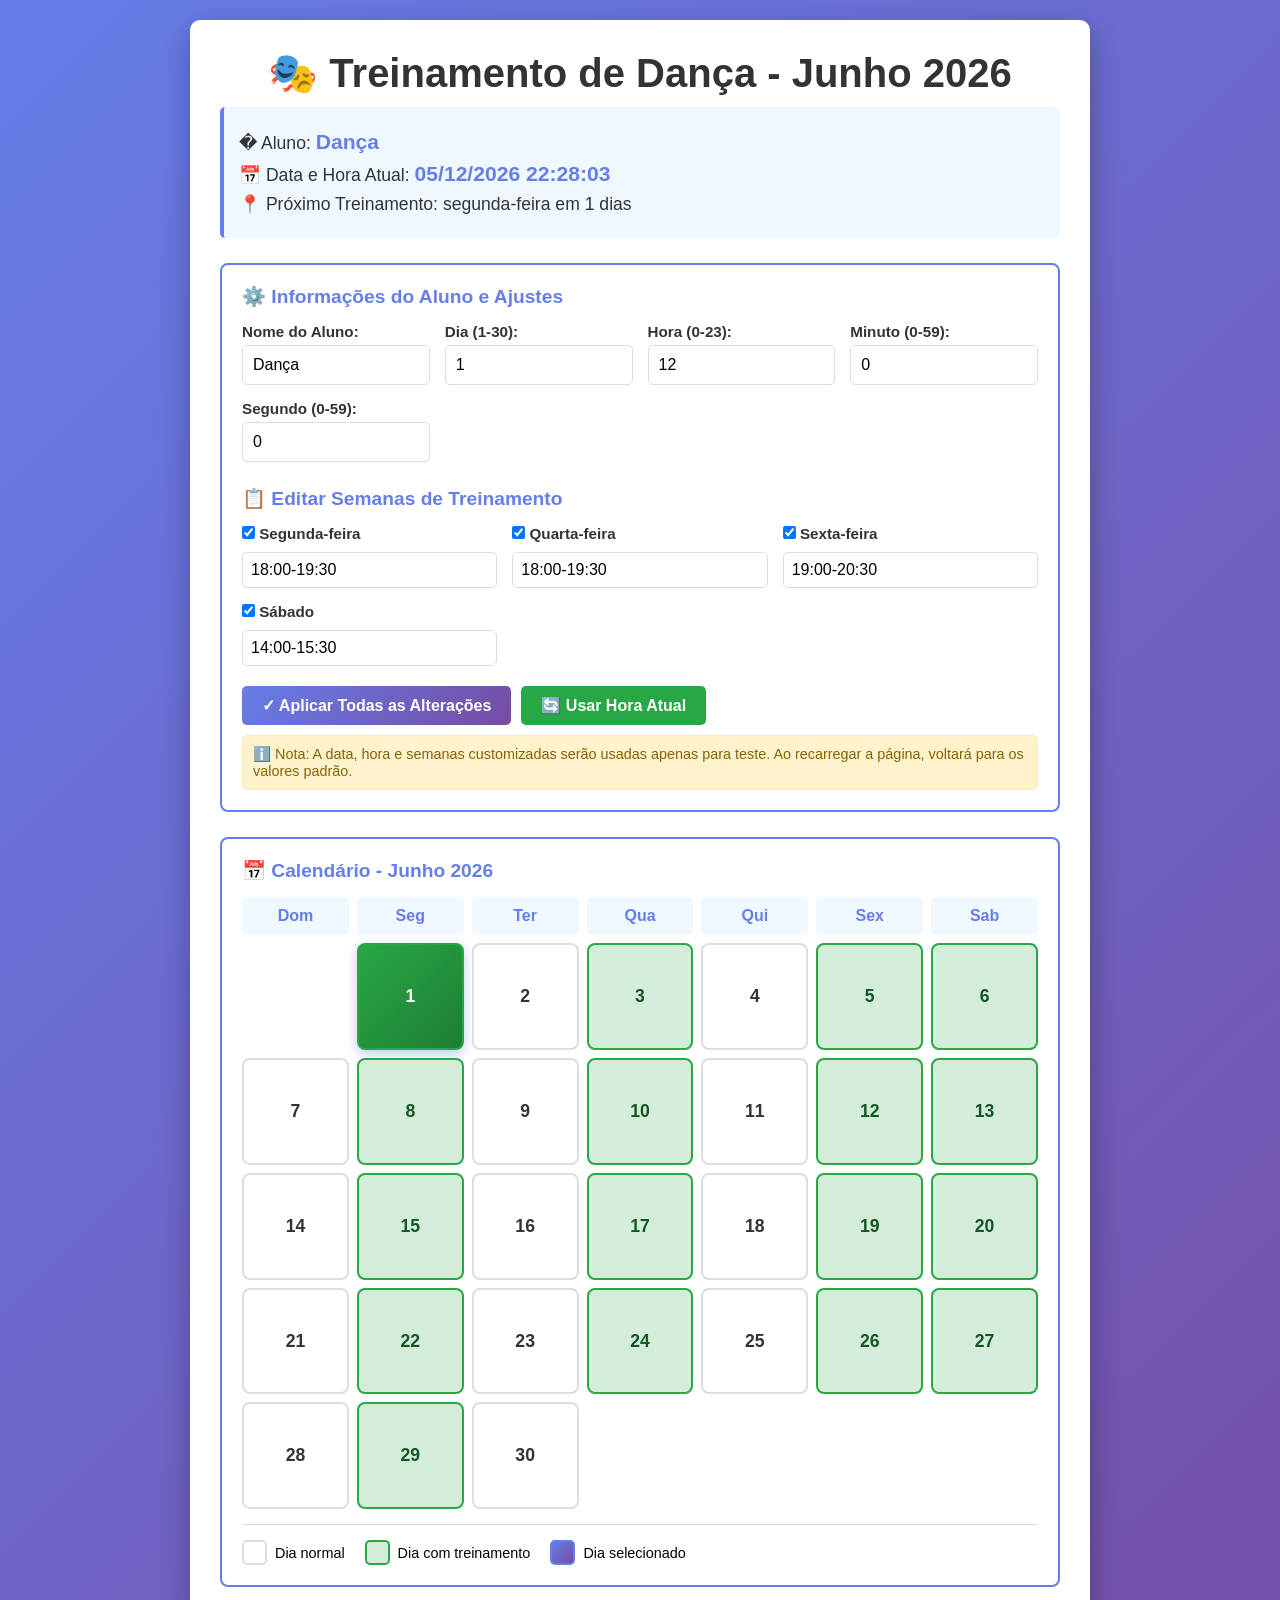
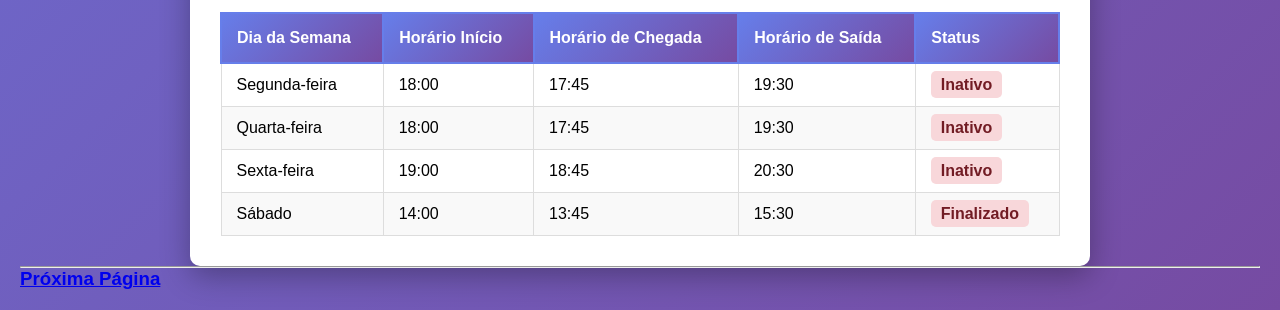
==== index.05.html @ 519fc812 "atu" ====
<!DOCTYPE html>
<html lang="pt-BR">
<head>
    <meta charset="UTF-8">
    <meta name="viewport" content="width=device-width, initial-scale=1.0">
    <title>Treinamento de Dança - Junho 2026</title>
    <style>
        * {
            margin: 0;
            padding: 0;
            box-sizing: border-box;
        }
        
        body {
            font-family: 'Segoe UI', Tahoma, Geneva, Verdana, sans-serif;
            background: linear-gradient(135deg, #667eea 0%, #764ba2 100%);
            padding: 20px;
            min-height: 100vh;
        }
        
        .container {
            max-width: 900px;
            margin: 0 auto;
            background: white;
            border-radius: 10px;
            box-shadow: 0 10px 30px rgba(0, 0, 0, 0.3);
            padding: 30px;
        }
        
        h1 {
            color: #333;
            text-align: center;
            margin-bottom: 10px;
            font-size: 2.5em;
        }
        
        .info-box {
            background: #f0f8ff;
            border-left: 4px solid #667eea;
            padding: 15px;
            margin-bottom: 25px;
            border-radius: 5px;
        }
        
        .info-box p {
            margin: 8px 0;
            font-size: 1.1em;
            color: #333;
        }
        
        .datetime {
            font-weight: bold;
            color: #667eea;
            font-size: 1.2em;
        }
        
        .edit-datetime {
            background: white;
            border: 2px solid #667eea;
            border-radius: 8px;
            padding: 20px;
            margin-bottom: 25px;
        }
        
        .edit-datetime h3 {
            color: #667eea;
            margin-bottom: 15px;
            font-size: 1.2em;
        }
        
        .input-group {
            display: grid;
            grid-template-columns: repeat(auto-fit, minmax(150px, 1fr));
            gap: 15px;
            margin-bottom: 15px;
        }
        
        .input-field {
            display: flex;
            flex-direction: column;
        }
        
        .input-field label {
            font-weight: bold;
            color: #333;
            margin-bottom: 5px;
            font-size: 0.95em;
        }
        
        .input-field input {
            padding: 10px;
            border: 1px solid #ddd;
            border-radius: 5px;
            font-size: 1em;
            transition: border-color 0.3s;
        }
        
        .input-field input:focus {
            outline: none;
            border-color: #667eea;
            box-shadow: 0 0 5px rgba(102, 126, 234, 0.3);
        }
        
        .button-group {
            display: flex;
            gap: 10px;
            flex-wrap: wrap;
        }
        
        button {
            padding: 10px 20px;
            border: none;
            border-radius: 5px;
            font-weight: bold;
            cursor: pointer;
            font-size: 1em;
            transition: all 0.3s;
        }
        
        .btn-aplicar {
            background: linear-gradient(135deg, #667eea 0%, #764ba2 100%);
            color: white;
        }
        
        .btn-aplicar:hover {
            transform: translateY(-2px);
            box-shadow: 0 5px 15px rgba(102, 126, 234, 0.4);
        }
        
        .btn-agora {
            background: #28a745;
            color: white;
        }
        
        .btn-agora:hover {
            background: #218838;
            transform: translateY(-2px);
            box-shadow: 0 5px 15px rgba(40, 167, 69, 0.4);
        }
        
        .alerta {
            color: #856404;
            background-color: #fff3cd;
            border: 1px solid #ffeaa7;
            padding: 10px;
            border-radius: 5px;
            margin-top: 10px;
            font-size: 0.9em;
        }
        
        .calendario-section {
            background: white;
            border: 2px solid #667eea;
            border-radius: 8px;
            padding: 20px;
            margin-bottom: 25px;
        }
        
        .calendario-section h3 {
            color: #667eea;
            margin-bottom: 15px;
            font-size: 1.2em;
        }
        
        .calendario {
            display: grid;
            grid-template-columns: repeat(7, 1fr);
            gap: 8px;
            margin-bottom: 15px;
        }
        
        .dia-semana {
            text-align: center;
            font-weight: bold;
            color: #667eea;
            padding: 10px;
            background: #f0f8ff;
            border-radius: 5px;
        }
        
        .dia {
            aspect-ratio: 1;
            display: flex;
            align-items: center;
            justify-content: center;
            border: 2px solid #ddd;
            border-radius: 8px;
            cursor: pointer;
            font-weight: bold;
            transition: all 0.3s;
            background: white;
            color: #333;
            font-size: 1.1em;
        }
        
        .dia:hover {
            border-color: #667eea;
            background: #f0f8ff;
            transform: scale(1.05);
        }
        
        .dia.selecionado {
            background: linear-gradient(135deg, #667eea 0%, #764ba2 100%);
            color: white;
            border-color: #667eea;
            box-shadow: 0 4px 12px rgba(102, 126, 234, 0.4);
        }
        
        .dia.treino {
            border-color: #28a745;
            background: #d4edda;
            color: #155724;
        }
        
        .dia.treino.selecionado {
            background: linear-gradient(135deg, #28a745 0%, #1e7e34 100%);
            color: white;
            border-color: #28a745;
        }
        
        .legenda-calendario {
            display: flex;
            flex-wrap: wrap;
            gap: 20px;
            margin-top: 15px;
            padding-top: 15px;
            border-top: 1px solid #ddd;
            font-size: 0.9em;
        }
        
        .legenda-item {
            display: flex;
            align-items: center;
            gap: 8px;
        }
        
        .legenda-box {
            width: 25px;
            height: 25px;
            border-radius: 5px;
            border: 2px solid;
        }
        
        table {
            width: 100%;
            border-collapse: collapse;
            margin-top: 20px;
        }
        
        th {
            background: linear-gradient(135deg, #667eea 0%, #764ba2 100%);
            color: white;
            padding: 15px;
            text-align: left;
            font-weight: bold;
            border: 2px solid #667eea;
        }
        
        td {
            border: 1px solid #ddd;
            padding: 12px 15px;
            font-size: 1em;
        }
        
        tr:hover {
            background-color: #f5f5f5;
            transition: background-color 0.3s ease;
        }
        
        tr:nth-child(even) {
            background-color: #f9f9f9;
        }
        
        .status-active {
            background-color: #d4edda;
            color: #155724;
            padding: 5px 10px;
            border-radius: 5px;
            font-weight: bold;
        }
        
        .status-inactive {
            background-color: #f8d7da;
            color: #721c24;
            padding: 5px 10px;
            border-radius: 5px;
            font-weight: bold;
        }
    </style>
</head>
<body>
    <div class="container">
        <h1>🎭 Treinamento de Dança - Junho 2026</h1>
        
        <div class="info-box">
            <p>� Aluno: <span class="datetime" id="nomeAluno">Digite seu nome</span></p>
            <p>📅 Data e Hora Atual: <span class="datetime" id="dataHora">--:--:--</span></p>
            <p>📍 Próximo Treinamento: <span id="proximoTreinamento">--</span></p>
        </div>

        <div class="edit-datetime">
            <h3>⚙️ Informações do Aluno e Ajustes</h3>
            <div class="input-group">
                <div class="input-field">
                    <label for="nomeInput">Nome do Aluno:</label>
                    <input type="text" id="nomeInput" placeholder="Digite seu nome" value="Dança">
                </div>
                <div class="input-field">
                    <label for="diaInput">Dia (1-30):</label>
                    <input type="number" id="diaInput" min="1" max="30" value="1">
                </div>
                <div class="input-field">
                    <label for="horaInput">Hora (0-23):</label>
                    <input type="number" id="horaInput" min="0" max="23" value="12">
                </div>
                <div class="input-field">
                    <label for="minutoInput">Minuto (0-59):</label>
                    <input type="number" id="minutoInput" min="0" max="59" value="0">
                </div>
                <div class="input-field">
                    <label for="segundoInput">Segundo (0-59):</label>
                    <input type="number" id="segundoInput" min="0" max="59" value="0">
                </div>
            </div>
            
            <h3 style="margin-top: 25px; color: #667eea;">📋 Editar Semanas de Treinamento</h3>
            <div style="display: grid; grid-template-columns: repeat(auto-fit, minmax(200px, 1fr)); gap: 15px; margin-top: 15px;">
                <div class="input-field">
                    <label>
                        <input type="checkbox" id="seg" checked onchange="atualizarSemanas()"> Segunda-feira
                    </label>
                    <input type="text" id="segHora" placeholder="Horário" value="18:00-19:30" style="margin-top: 5px; padding: 8px; border: 1px solid #ddd; border-radius: 5px;">
                </div>
                <div class="input-field">
                    <label>
                        <input type="checkbox" id="qua" checked onchange="atualizarSemanas()"> Quarta-feira
                    </label>
                    <input type="text" id="quaHora" placeholder="Horário" value="18:00-19:30" style="margin-top: 5px; padding: 8px; border: 1px solid #ddd; border-radius: 5px;">
                </div>
                <div class="input-field">
                    <label>
                        <input type="checkbox" id="sex" checked onchange="atualizarSemanas()"> Sexta-feira
                    </label>
                    <input type="text" id="sexHora" placeholder="Horário" value="19:00-20:30" style="margin-top: 5px; padding: 8px; border: 1px solid #ddd; border-radius: 5px;">
                </div>
                <div class="input-field">
                    <label>
                        <input type="checkbox" id="sab" checked onchange="atualizarSemanas()"> Sábado
                    </label>
                    <input type="text" id="sabHora" placeholder="Horário" value="14:00-15:30" style="margin-top: 5px; padding: 8px; border: 1px solid #ddd; border-radius: 5px;">
                </div>
            </div>
            
            <div class="button-group" style="margin-top: 20px;">
                <button class="btn-aplicar" onclick="aplicarTodosOsDados()">✓ Aplicar Todas as Alterações</button>
                <button class="btn-agora" onclick="resetarParaAgora()">🔄 Usar Hora Atual</button>
            </div>
            <div class="alerta">
                ℹ️ Nota: A data, hora e semanas customizadas serão usadas apenas para teste. Ao recarregar a página, voltará para os valores padrão.
            </div>
        </div>

        <div class="calendario-section">
            <h3>📅 Calendário - Junho 2026</h3>
            <div class="calendario" id="calendarioJunho">
                <!-- Será preenchido por JavaScript -->
            </div>
            <div class="legenda-calendario">
                <div class="legenda-item">
                    <div class="legenda-box" style="background: white; border-color: #ddd;"></div>
                    <span>Dia normal</span>
                </div>
                <div class="legenda-item">
                    <div class="legenda-box" style="background: #d4edda; border-color: #28a745;"></div>
                    <span>Dia com treinamento</span>
                </div>
                <div class="legenda-item">
                    <div class="legenda-box" style="background: linear-gradient(135deg, #667eea 0%, #764ba2 100%); border-color: #667eea;"></div>
                    <span>Dia selecionado</span>
                </div>
            </div>
        </div>

        <table>
            <thead>
                <tr>
                    <th>Dia da Semana</th>
                    <th>Horário Início</th>
                    <th>Horário de Chegada</th>
                    <th>Horário de Saída</th>
                    <th>Status</th>
                </tr>
            </thead>
            <tbody>
            </tbody>
        </table>
    </div>

    <script>
        // Mapeamento de dias
        const diasSemana = ['domingo', 'segunda-feira', 'terça-feira', 'quarta-feira', 'quinta-feira', 'sexta-feira', 'sábado'];
        
        // Variável para armazenar data/hora customizada
        let dataCustomizada = null;
        
        // Horários de treinamento padrão (minutos a partir de 00:00)
        let treinamentos = [
            { dia: 1, nome: 'segunda-feira', inicio: 18 * 60, chegada: 17 * 60 + 45, saida: 19 * 60 + 30 },
            { dia: 3, nome: 'quarta-feira', inicio: 18 * 60, chegada: 17 * 60 + 45, saida: 19 * 60 + 30 },
            { dia: 5, nome: 'sexta-feira', inicio: 19 * 60, chegada: 18 * 60 + 45, saida: 20 * 60 + 30 },
            { dia: 6, nome: 'sábado', inicio: 14 * 60, chegada: 13 * 60 + 45, saida: 15 * 60 + 30 }
        ];

        function gerarCalendario() {
            const calendarioDiv = document.getElementById('calendarioJunho');
            calendarioDiv.innerHTML = '';
            
            // Adicionar header com dias da semana
            const diasHeader = ['Dom', 'Seg', 'Ter', 'Qua', 'Qui', 'Sex', 'Sab'];
            diasHeader.forEach(dia => {
                const headerDiv = document.createElement('div');
                headerDiv.className = 'dia-semana';
                headerDiv.textContent = dia;
                calendarioDiv.appendChild(headerDiv);
            });
            
            // Primeiro dia de junho 2026 é segunda-feira (dia 1 da semana, índice 1)
            const primeiroJunho = new Date(2026, 5, 1);
            const ultimoDiaJunho = new Date(2026, 5, 30);
            const diasVazios = primeiroJunho.getDay();
            
            // Dias vazios antes do primeiro dia do mês
            for (let i = 0; i < diasVazios; i++) {
                const diaDiv = document.createElement('div');
                diaDiv.className = 'dia';
                diaDiv.style.visibility = 'hidden';
                calendarioDiv.appendChild(diaDiv);
            }
            
            // Dias do mês
            for (let dia = 1; dia <= 30; dia++) {
                const diaDiv = document.createElement('div');
                const dataAtual = new Date(2026, 5, dia);
                const diaSemana = dataAtual.getDay();
                
                // Verificar se é um dia com treinamento
                const temTreinamento = treinamentos.some(t => t.dia === diaSemana);
                
                diaDiv.className = 'dia';
                if (temTreinamento) {
                    diaDiv.classList.add('treino');
                }
                
                diaDiv.textContent = dia;
                diaDiv.onclick = () => selecionarDiaCalendario(dia, diaDiv);
                
                // Destacar dia selecionado
                const diaAtualInput = parseInt(document.getElementById('diaInput').value);
                if (dia === diaAtualInput) {
                    diaDiv.classList.add('selecionado');
                }
                
                calendarioDiv.appendChild(diaDiv);
            }
        }

        function selecionarDiaCalendario(dia, element) {
            // Remove seleção anterior
            document.querySelectorAll('.dia.selecionado').forEach(el => {
                el.classList.remove('selecionado');
            });
            
            // Adiciona seleção ao novo dia
            element.classList.add('selecionado');
            
            // Atualiza o input
            document.getElementById('diaInput').value = dia;
            
            // Atualiza a visualização
            atualizarRelogio();
        }

        function parseHorario(horarioStr) {
            const [inicio, fim] = horarioStr.split('-').map(h => h.trim());
            const [horaInicio, minInicio] = inicio.split(':').map(Number);
            const [horaFim, minFim] = fim.split(':').map(Number);
            
            const inicioMinutos = horaInicio * 60 + minInicio;
            const fimMinutos = horaFim * 60 + minFim;
            const chegada = inicioMinutos - 15; // 15 minutos antes
            
            return { inicio: inicioMinutos, chegada, saida: fimMinutos };
        }

        function atualizarSemanas() {
            const treinamentosNovos = [];
            
            const dias = [
                { checkbox: 'seg', input: 'segHora', dia: 1, nome: 'segunda-feira' },
                { checkbox: 'qua', input: 'quaHora', dia: 3, nome: 'quarta-feira' },
                { checkbox: 'sex', input: 'sexHora', dia: 5, nome: 'sexta-feira' },
                { checkbox: 'sab', input: 'sabHora', dia: 6, nome: 'sábado' }
            ];
            
            dias.forEach(d => {
                if (document.getElementById(d.checkbox).checked) {
                    const horarioStr = document.getElementById(d.input).value;
                    const { inicio, chegada, saida } = parseHorario(horarioStr);
                    treinamentosNovos.push({
                        dia: d.dia,
                        nome: d.nome,
                        inicio,
                        chegada,
                        saida
                    });
                }
            });
            
            treinamentos = treinamentosNovos;
            gerarCalendario();
            atualizarTabela();
            atualizarRelogio();
        }

        function atualizarTabela() {
            const tbody = document.querySelector('table tbody');
            tbody.innerHTML = '';
            
            const diasSemanaInfo = [
                { dia: 1, nome: 'Segunda-feira' },
                { dia: 3, nome: 'Quarta-feira' },
                { dia: 5, nome: 'Sexta-feira' },
                { dia: 6, nome: 'Sábado' }
            ];
            
            diasSemanaInfo.forEach(d => {
                const treino = treinamentos.find(t => t.dia === d.dia);
                
                if (treino) {
                    const horaInicio = Math.floor(treino.inicio / 60);
                    const minInicio = treino.inicio % 60;
                    const horaSaida = Math.floor(treino.saida / 60);
                    const minSaida = treino.saida % 60;
                    
                    const horaChegada = Math.floor(treino.chegada / 60);
                    const minChegada = treino.chegada % 60;
                    
                    const row = document.createElement('tr');
                    row.innerHTML = `
                        <td>${d.nome}</td>
                        <td>${String(horaInicio).padStart(2, '0')}:${String(minInicio).padStart(2, '0')}</td>
                        <td>${String(horaChegada).padStart(2, '0')}:${String(minChegada).padStart(2, '0')}</td>
                        <td>${String(horaSaida).padStart(2, '0')}:${String(minSaida).padStart(2, '0')}</td>
                        <td><span class="status-inactive" id="status-${d.dia}">Inativo</span></td>
                    `;
                    tbody.appendChild(row);
                }
            });
        }

        function aplicarTodosOsDados() {
            const nome = document.getElementById('nomeInput').value.trim();
            
            if (!nome) {
                alert('❌ Por favor, digite um nome!');
                return;
            }
            
            document.getElementById('nomeAluno').textContent = nome;
            
            aplicarDataHora();
            atualizarSemanas();
            gerarCalendario();
        }

        function aplicarDataHora() {
            const dia = parseInt(document.getElementById('diaInput').value);
            const hora = parseInt(document.getElementById('horaInput').value);
            const minuto = parseInt(document.getElementById('minutoInput').value);
            const segundo = parseInt(document.getElementById('segundoInput').value);

            if (dia < 1 || dia > 30 || hora < 0 || hora > 23 || minuto < 0 || minuto > 59 || segundo < 0 || segundo > 59) {
                alert('❌ Valores inválidos! Por favor, verifique os campos.');
                return;
            }

            dataCustomizada = new Date(2026, 5, dia, hora, minuto, segundo);
            atualizarRelogio();
        }

        function resetarParaAgora() {
            dataCustomizada = null;
            const agora = new Date();
            document.getElementById('diaInput').value = agora.getDate();
            document.getElementById('horaInput').value = agora.getHours();
            document.getElementById('minutoInput').value = agora.getMinutes();
            document.getElementById('segundoInput').value = agora.getSeconds();
            gerarCalendario();
            atualizarRelogio();
        }

        function atualizarRelogio() {
            const agora = dataCustomizada || new Date();
            
            // Formatar data e hora
            const dia = String(agora.getDate()).padStart(2, '0');
            const mes = String(agora.getMonth() + 1).padStart(2, '0');
            const ano = agora.getFullYear();
            const horas = String(agora.getHours()).padStart(2, '0');
            const minutos = String(agora.getMinutes()).padStart(2, '0');
            const segundos = String(agora.getSeconds()).padStart(2, '0');
            
            const dataHoraFormatada = `${dia}/${mes}/${ano} ${horas}:${minutos}:${segundos}`;
            document.getElementById('dataHora').textContent = dataHoraFormatada;
            
            // Verificar status dos treinamentos
            const diaSemana = agora.getDay();
            const minutosAgora = agora.getHours() * 60 + agora.getMinutes();
            
            let proximoTreino = null;
            let proximoTempo = Infinity;
            
            treinamentos.forEach((treino, index) => {
                const statusElement = document.getElementById(`status-${treino.dia}`);
                if (!statusElement) return;
                
                const isToday = diaSemana === treino.dia;
                
                if (isToday) {
                    if (minutosAgora >= treino.chegada && minutosAgora <= treino.saida) {
                        // Está em aula
                        statusElement.textContent = '✓ EM AULA';
                        statusElement.className = 'status-active';
                    } else if (minutosAgora < treino.chegada) {
                        // Aula ainda não começou
                        statusElement.textContent = '⏳ Aguardando';
                        statusElement.className = 'status-inactive';
                        const tempo = treino.chegada - minutosAgora;
                        if (tempo < proximoTempo) {
                            proximoTempo = tempo;
                            proximoTreino = `${treino.nome} em ${Math.floor(tempo / 60)}h ${tempo % 60}m`;
                        }
                    } else {
                        // Aula já passou
                        statusElement.textContent = 'Finalizado';
                        statusElement.className = 'status-inactive';
                    }
                } else {
                    statusElement.textContent = 'Inativo';
                    statusElement.className = 'status-inactive';
                    
                    // Calcular próxima aula
                    const diasAte = (treino.dia - diaSemana + 7) % 7;
                    if (diasAte === 0) {
                        // Próxima semana
                        const tempo = 7 * 24 * 60 - minutosAgora + treino.chegada;
                        if (tempo > 0 && tempo < proximoTempo) {
                            proximoTempo = tempo;
                            proximoTreino = `${treino.nome} em ${Math.floor(tempo / 60 / 24)} dias`;
                        }
                    } else {
                        const tempo = diasAte * 24 * 60 - minutosAgora + treino.chegada;
                        if (tempo > 0 && tempo < proximoTempo) {
                            proximoTempo = tempo;
                            proximoTreino = `${treino.nome} em ${Math.floor(tempo / 60 / 24)} dias`;
                        }
                    }
                }
            });
            
            // Atualizar próximo treinamento
            if (proximoTreino) {
                document.getElementById('proximoTreinamento').textContent = proximoTreino;
            } else {
                document.getElementById('proximoTreinamento').textContent = 'Nenhum treinamento disponível';
            }
        }

        // Inicializar
        document.getElementById('nomeAluno').textContent = document.getElementById('nomeInput').value;
        gerarCalendario();
        atualizarTabela();
        atualizarRelogio();
        setInterval(atualizarRelogio, 1000);
    </script>
    <hr>
    <a href="index03.html"><h3>Próxima Página</h3></a>
</body>
</html>
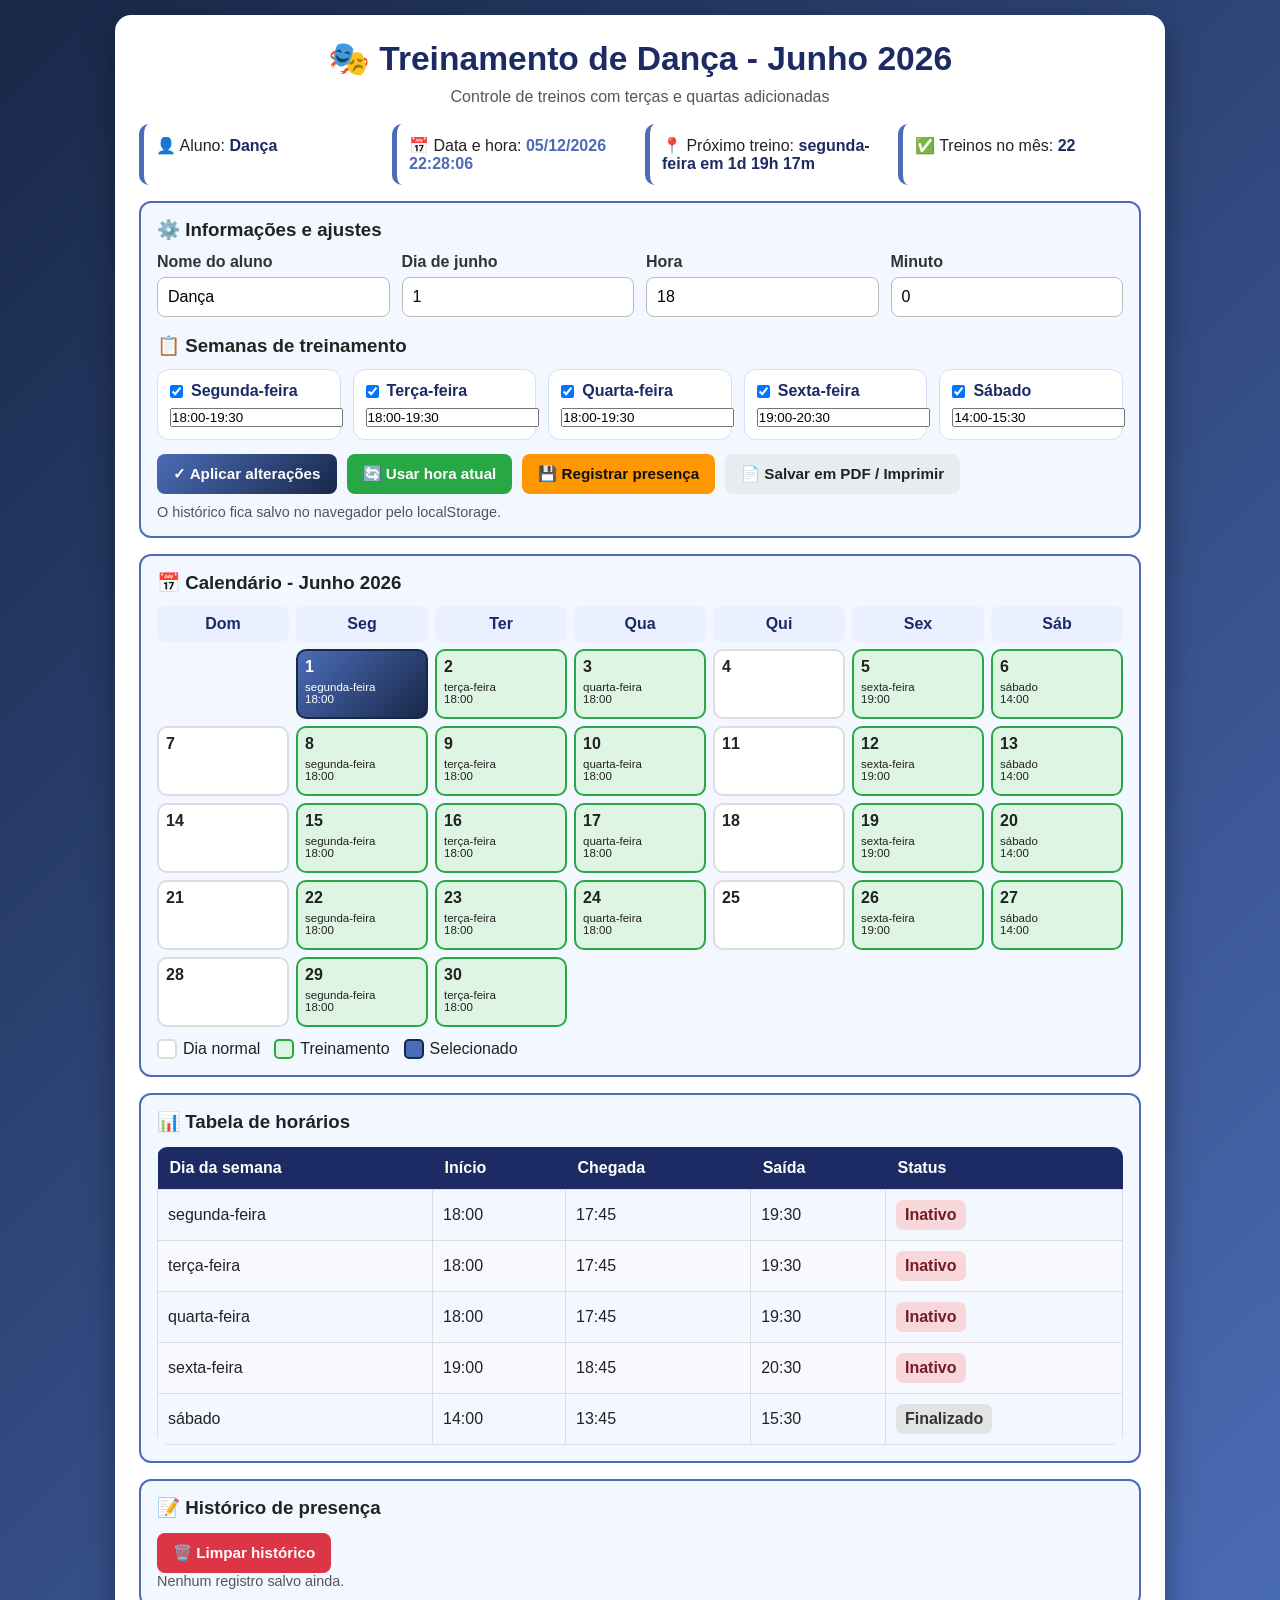
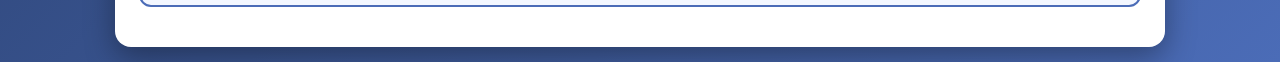
==== commit 8c7e4f25: "Update index.05.html" ====
--- a/index.05.html
+++ b/index.05.html
@@ -1,689 +1,180 @@
 <!DOCTYPE html>
 <html lang="pt-BR">
 <head>
-    <meta charset="UTF-8">
-    <meta name="viewport" content="width=device-width, initial-scale=1.0">
-    <title>Treinamento de Dança - Junho 2026</title>
-    <style>
-        * {
-            margin: 0;
-            padding: 0;
-            box-sizing: border-box;
-        }
-        
-        body {
-            font-family: 'Segoe UI', Tahoma, Geneva, Verdana, sans-serif;
-            background: linear-gradient(135deg, #667eea 0%, #764ba2 100%);
-            padding: 20px;
-            min-height: 100vh;
-        }
-        
-        .container {
-            max-width: 900px;
-            margin: 0 auto;
-            background: white;
-            border-radius: 10px;
-            box-shadow: 0 10px 30px rgba(0, 0, 0, 0.3);
-            padding: 30px;
-        }
-        
-        h1 {
-            color: #333;
-            text-align: center;
-            margin-bottom: 10px;
-            font-size: 2.5em;
-        }
-        
-        .info-box {
-            background: #f0f8ff;
-            border-left: 4px solid #667eea;
-            padding: 15px;
-            margin-bottom: 25px;
-            border-radius: 5px;
-        }
-        
-        .info-box p {
-            margin: 8px 0;
-            font-size: 1.1em;
-            color: #333;
-        }
-        
-        .datetime {
-            font-weight: bold;
-            color: #667eea;
-            font-size: 1.2em;
-        }
-        
-        .edit-datetime {
-            background: white;
-            border: 2px solid #667eea;
-            border-radius: 8px;
-            padding: 20px;
-            margin-bottom: 25px;
-        }
-        
-        .edit-datetime h3 {
-            color: #667eea;
-            margin-bottom: 15px;
-            font-size: 1.2em;
-        }
-        
-        .input-group {
-            display: grid;
-            grid-template-columns: repeat(auto-fit, minmax(150px, 1fr));
-            gap: 15px;
-            margin-bottom: 15px;
-        }
-        
-        .input-field {
-            display: flex;
-            flex-direction: column;
-        }
-        
-        .input-field label {
-            font-weight: bold;
-            color: #333;
-            margin-bottom: 5px;
-            font-size: 0.95em;
-        }
-        
-        .input-field input {
-            padding: 10px;
-            border: 1px solid #ddd;
-            border-radius: 5px;
-            font-size: 1em;
-            transition: border-color 0.3s;
-        }
-        
-        .input-field input:focus {
-            outline: none;
-            border-color: #667eea;
-            box-shadow: 0 0 5px rgba(102, 126, 234, 0.3);
-        }
-        
-        .button-group {
-            display: flex;
-            gap: 10px;
-            flex-wrap: wrap;
-        }
-        
-        button {
-            padding: 10px 20px;
-            border: none;
-            border-radius: 5px;
-            font-weight: bold;
-            cursor: pointer;
-            font-size: 1em;
-            transition: all 0.3s;
-        }
-        
-        .btn-aplicar {
-            background: linear-gradient(135deg, #667eea 0%, #764ba2 100%);
-            color: white;
-        }
-        
-        .btn-aplicar:hover {
-            transform: translateY(-2px);
-            box-shadow: 0 5px 15px rgba(102, 126, 234, 0.4);
-        }
-        
-        .btn-agora {
-            background: #28a745;
-            color: white;
-        }
-        
-        .btn-agora:hover {
-            background: #218838;
-            transform: translateY(-2px);
-            box-shadow: 0 5px 15px rgba(40, 167, 69, 0.4);
-        }
-        
-        .alerta {
-            color: #856404;
-            background-color: #fff3cd;
-            border: 1px solid #ffeaa7;
-            padding: 10px;
-            border-radius: 5px;
-            margin-top: 10px;
-            font-size: 0.9em;
-        }
-        
-        .calendario-section {
-            background: white;
-            border: 2px solid #667eea;
-            border-radius: 8px;
-            padding: 20px;
-            margin-bottom: 25px;
-        }
-        
-        .calendario-section h3 {
-            color: #667eea;
-            margin-bottom: 15px;
-            font-size: 1.2em;
-        }
-        
-        .calendario {
-            display: grid;
-            grid-template-columns: repeat(7, 1fr);
-            gap: 8px;
-            margin-bottom: 15px;
-        }
-        
-        .dia-semana {
-            text-align: center;
-            font-weight: bold;
-            color: #667eea;
-            padding: 10px;
-            background: #f0f8ff;
-            border-radius: 5px;
-        }
-        
-        .dia {
-            aspect-ratio: 1;
-            display: flex;
-            align-items: center;
-            justify-content: center;
-            border: 2px solid #ddd;
-            border-radius: 8px;
-            cursor: pointer;
-            font-weight: bold;
-            transition: all 0.3s;
-            background: white;
-            color: #333;
-            font-size: 1.1em;
-        }
-        
-        .dia:hover {
-            border-color: #667eea;
-            background: #f0f8ff;
-            transform: scale(1.05);
-        }
-        
-        .dia.selecionado {
-            background: linear-gradient(135deg, #667eea 0%, #764ba2 100%);
-            color: white;
-            border-color: #667eea;
-            box-shadow: 0 4px 12px rgba(102, 126, 234, 0.4);
-        }
-        
-        .dia.treino {
-            border-color: #28a745;
-            background: #d4edda;
-            color: #155724;
-        }
-        
-        .dia.treino.selecionado {
-            background: linear-gradient(135deg, #28a745 0%, #1e7e34 100%);
-            color: white;
-            border-color: #28a745;
-        }
-        
-        .legenda-calendario {
-            display: flex;
-            flex-wrap: wrap;
-            gap: 20px;
-            margin-top: 15px;
-            padding-top: 15px;
-            border-top: 1px solid #ddd;
-            font-size: 0.9em;
-        }
-        
-        .legenda-item {
-            display: flex;
-            align-items: center;
-            gap: 8px;
-        }
-        
-        .legenda-box {
-            width: 25px;
-            height: 25px;
-            border-radius: 5px;
-            border: 2px solid;
-        }
-        
-        table {
-            width: 100%;
-            border-collapse: collapse;
-            margin-top: 20px;
-        }
-        
-        th {
-            background: linear-gradient(135deg, #667eea 0%, #764ba2 100%);
-            color: white;
-            padding: 15px;
-            text-align: left;
-            font-weight: bold;
-            border: 2px solid #667eea;
-        }
-        
-        td {
-            border: 1px solid #ddd;
-            padding: 12px 15px;
-            font-size: 1em;
-        }
-        
-        tr:hover {
-            background-color: #f5f5f5;
-            transition: background-color 0.3s ease;
-        }
-        
-        tr:nth-child(even) {
-            background-color: #f9f9f9;
-        }
-        
-        .status-active {
-            background-color: #d4edda;
-            color: #155724;
-            padding: 5px 10px;
-            border-radius: 5px;
-            font-weight: bold;
-        }
-        
-        .status-inactive {
-            background-color: #f8d7da;
-            color: #721c24;
-            padding: 5px 10px;
-            border-radius: 5px;
-            font-weight: bold;
-        }
-    </style>
+<meta charset="UTF-8" />
+<meta name="viewport" content="width=device-width, initial-scale=1.0" />
+<title>Treinamento de Dança - Junho 2026</title>
+<style>
+*{margin:0;padding:0;box-sizing:border-box}
+body{font-family:'Segoe UI',Arial,sans-serif;background:linear-gradient(135deg,#182848,#4b6cb7);padding:15px;min-height:100vh;color:#222}
+.container{max-width:1050px;margin:auto;background:#fff;border-radius:16px;box-shadow:0 10px 30px rgba(0,0,0,.35);padding:24px}
+h1{text-align:center;color:#1d2b64;margin-bottom:10px;font-size:2.1rem}.sub{text-align:center;color:#555;margin-bottom:18px}.card{background:#f3f7ff;border:2px solid #4b6cb7;border-radius:12px;padding:16px;margin:16px 0}.info-grid{display:grid;grid-template-columns:repeat(auto-fit,minmax(220px,1fr));gap:10px}.info{background:white;border-radius:10px;padding:12px;border-left:5px solid #4b6cb7}.info b{color:#1d2b64}.datetime{font-weight:bold;color:#4b6cb7}.input-group,.week-grid{display:grid;grid-template-columns:repeat(auto-fit,minmax(160px,1fr));gap:12px;margin-top:12px}.input-field{display:flex;flex-direction:column;gap:6px}.input-field label{font-weight:700;color:#333}.input-field input,.input-field textarea{padding:10px;border:1px solid #bbb;border-radius:8px;font-size:1rem}.input-field input:focus,.input-field textarea:focus{outline:none;border-color:#4b6cb7;box-shadow:0 0 0 3px rgba(75,108,183,.15)}.check-card{background:white;border:1px solid #d7def5;border-radius:12px;padding:12px}.check-card label{display:flex;gap:8px;align-items:center;font-weight:700;color:#1d2b64;margin-bottom:8px}.buttons{display:flex;gap:10px;flex-wrap:wrap;margin-top:14px}button{border:0;border-radius:8px;padding:11px 16px;font-weight:800;cursor:pointer;font-size:.95rem}.primary{background:linear-gradient(135deg,#4b6cb7,#182848);color:white}.green{background:#28a745;color:white}.orange{background:#ff9800;color:#111}.red{background:#dc3545;color:white}.gray{background:#e9ecef;color:#222}button:hover{filter:brightness(.95);transform:translateY(-1px)}.calendar{display:grid;grid-template-columns:repeat(7,1fr);gap:7px;margin-top:12px}.dow{text-align:center;font-weight:800;background:#eaf0ff;color:#1d2b64;border-radius:8px;padding:9px}.day{min-height:70px;border:2px solid #ddd;border-radius:10px;background:white;padding:7px;cursor:pointer;position:relative}.day:hover{border-color:#4b6cb7}.day .num{font-weight:900}.day.treino{background:#dff5e4;border-color:#28a745}.day.selected{background:linear-gradient(135deg,#4b6cb7,#182848);color:white;border-color:#182848}.tag{font-size:.72rem;display:block;margin-top:5px}.empty{visibility:hidden}table{width:100%;border-collapse:collapse;margin-top:14px;overflow:hidden;border-radius:10px}th{background:#1d2b64;color:white;padding:12px;text-align:left}td{border:1px solid #ddd;padding:10px}tr:nth-child(even){background:#f8f9ff}.status{padding:6px 9px;border-radius:7px;font-weight:800;display:inline-block}.active{background:#d4edda;color:#155724}.waiting{background:#fff3cd;color:#856404}.inactive{background:#f8d7da;color:#721c24}.done{background:#e2e3e5;color:#333}.history-item{background:#fff;border-left:5px solid #4b6cb7;border-radius:8px;padding:10px;margin:8px 0;box-shadow:0 2px 8px rgba(0,0,0,.08)}.small{font-size:.9rem;color:#555}.legend{display:flex;gap:14px;flex-wrap:wrap;margin-top:12px}.legend span{display:flex;gap:6px;align-items:center}.box{width:20px;height:20px;border:2px solid #ddd;border-radius:5px;background:white}.box.train{background:#dff5e4;border-color:#28a745}.box.sel{background:#4b6cb7;border-color:#182848}.print-only{display:none}@media(max-width:650px){body{padding:8px}.container{padding:14px}h1{font-size:1.55rem}.calendar{gap:4px}.day{min-height:58px;padding:5px}.tag{display:none}table{font-size:.85rem}th,td{padding:7px}.buttons button{width:100%}}@media print{body{background:white;padding:0}.container{box-shadow:none;border-radius:0}.buttons,.card.no-print{display:none}.print-only{display:block}table{font-size:12px}}
+</style>
 </head>
 <body>
-    <div class="container">
-        <h1>🎭 Treinamento de Dança - Junho 2026</h1>
-        
-        <div class="info-box">
-            <p>� Aluno: <span class="datetime" id="nomeAluno">Digite seu nome</span></p>
-            <p>📅 Data e Hora Atual: <span class="datetime" id="dataHora">--:--:--</span></p>
-            <p>📍 Próximo Treinamento: <span id="proximoTreinamento">--</span></p>
-        </div>
+<div class="container">
+<h1>🎭 Treinamento de Dança - Junho 2026</h1>
+<p class="sub">Controle de treinos com terças e quartas adicionadas</p>
 
-        <div class="edit-datetime">
-            <h3>⚙️ Informações do Aluno e Ajustes</h3>
-            <div class="input-group">
-                <div class="input-field">
-                    <label for="nomeInput">Nome do Aluno:</label>
-                    <input type="text" id="nomeInput" placeholder="Digite seu nome" value="Dança">
-                </div>
-                <div class="input-field">
-                    <label for="diaInput">Dia (1-30):</label>
-                    <input type="number" id="diaInput" min="1" max="30" value="1">
-                </div>
-                <div class="input-field">
-                    <label for="horaInput">Hora (0-23):</label>
-                    <input type="number" id="horaInput" min="0" max="23" value="12">
-                </div>
-                <div class="input-field">
-                    <label for="minutoInput">Minuto (0-59):</label>
-                    <input type="number" id="minutoInput" min="0" max="59" value="0">
-                </div>
-                <div class="input-field">
-                    <label for="segundoInput">Segundo (0-59):</label>
-                    <input type="number" id="segundoInput" min="0" max="59" value="0">
-                </div>
-            </div>
-            
-            <h3 style="margin-top: 25px; color: #667eea;">📋 Editar Semanas de Treinamento</h3>
-            <div style="display: grid; grid-template-columns: repeat(auto-fit, minmax(200px, 1fr)); gap: 15px; margin-top: 15px;">
-                <div class="input-field">
-                    <label>
-                        <input type="checkbox" id="seg" checked onchange="atualizarSemanas()"> Segunda-feira
-                    </label>
-                    <input type="text" id="segHora" placeholder="Horário" value="18:00-19:30" style="margin-top: 5px; padding: 8px; border: 1px solid #ddd; border-radius: 5px;">
-                </div>
-                <div class="input-field">
-                    <label>
-                        <input type="checkbox" id="qua" checked onchange="atualizarSemanas()"> Quarta-feira
-                    </label>
-                    <input type="text" id="quaHora" placeholder="Horário" value="18:00-19:30" style="margin-top: 5px; padding: 8px; border: 1px solid #ddd; border-radius: 5px;">
-                </div>
-                <div class="input-field">
-                    <label>
-                        <input type="checkbox" id="sex" checked onchange="atualizarSemanas()"> Sexta-feira
-                    </label>
-                    <input type="text" id="sexHora" placeholder="Horário" value="19:00-20:30" style="margin-top: 5px; padding: 8px; border: 1px solid #ddd; border-radius: 5px;">
-                </div>
-                <div class="input-field">
-                    <label>
-                        <input type="checkbox" id="sab" checked onchange="atualizarSemanas()"> Sábado
-                    </label>
-                    <input type="text" id="sabHora" placeholder="Horário" value="14:00-15:30" style="margin-top: 5px; padding: 8px; border: 1px solid #ddd; border-radius: 5px;">
-                </div>
-            </div>
-            
-            <div class="button-group" style="margin-top: 20px;">
-                <button class="btn-aplicar" onclick="aplicarTodosOsDados()">✓ Aplicar Todas as Alterações</button>
-                <button class="btn-agora" onclick="resetarParaAgora()">🔄 Usar Hora Atual</button>
-            </div>
-            <div class="alerta">
-                ℹ️ Nota: A data, hora e semanas customizadas serão usadas apenas para teste. Ao recarregar a página, voltará para os valores padrão.
-            </div>
-        </div>
+<div class="info-grid">
+ <div class="info">👤 Aluno: <b id="nomeAluno">Dança</b></div>
+ <div class="info">📅 Data e hora: <span class="datetime" id="dataHora">--</span></div>
+ <div class="info">📍 Próximo treino: <b id="proximoTreinamento">--</b></div>
+ <div class="info">✅ Treinos no mês: <b id="totalTreinos">0</b></div>
+</div>
 
-        <div class="calendario-section">
-            <h3>📅 Calendário - Junho 2026</h3>
-            <div class="calendario" id="calendarioJunho">
-                <!-- Será preenchido por JavaScript -->
-            </div>
-            <div class="legenda-calendario">
-                <div class="legenda-item">
-                    <div class="legenda-box" style="background: white; border-color: #ddd;"></div>
-                    <span>Dia normal</span>
-                </div>
-                <div class="legenda-item">
-                    <div class="legenda-box" style="background: #d4edda; border-color: #28a745;"></div>
-                    <span>Dia com treinamento</span>
-                </div>
-                <div class="legenda-item">
-                    <div class="legenda-box" style="background: linear-gradient(135deg, #667eea 0%, #764ba2 100%); border-color: #667eea;"></div>
-                    <span>Dia selecionado</span>
-                </div>
-            </div>
-        </div>
+<div class="card no-print">
+<h3>⚙️ Informações e ajustes</h3>
+<div class="input-group">
+ <div class="input-field"><label>Nome do aluno</label><input id="nomeInput" value="Dança"></div>
+ <div class="input-field"><label>Dia de junho</label><input type="number" id="diaInput" min="1" max="30" value="1"></div>
+ <div class="input-field"><label>Hora</label><input type="number" id="horaInput" min="0" max="23" value="18"></div>
+ <div class="input-field"><label>Minuto</label><input type="number" id="minutoInput" min="0" max="59" value="0"></div>
+</div>
 
-        <table>
-            <thead>
-                <tr>
-                    <th>Dia da Semana</th>
-                    <th>Horário Início</th>
-                    <th>Horário de Chegada</th>
-                    <th>Horário de Saída</th>
-                    <th>Status</th>
-                </tr>
-            </thead>
-            <tbody>
-            </tbody>
-        </table>
-    </div>
+<h3 style="margin-top:18px">📋 Semanas de treinamento</h3>
+<div class="week-grid">
+ <div class="check-card"><label><input type="checkbox" id="seg" checked onchange="atualizarSemanas()"> Segunda-feira</label><input id="segHora" value="18:00-19:30"></div>
+ <div class="check-card"><label><input type="checkbox" id="ter" checked onchange="atualizarSemanas()"> Terça-feira</label><input id="terHora" value="18:00-19:30"></div>
+ <div class="check-card"><label><input type="checkbox" id="qua" checked onchange="atualizarSemanas()"> Quarta-feira</label><input id="quaHora" value="18:00-19:30"></div>
+ <div class="check-card"><label><input type="checkbox" id="sex" checked onchange="atualizarSemanas()"> Sexta-feira</label><input id="sexHora" value="19:00-20:30"></div>
+ <div class="check-card"><label><input type="checkbox" id="sab" checked onchange="atualizarSemanas()"> Sábado</label><input id="sabHora" value="14:00-15:30"></div>
+</div>
+<div class="buttons">
+ <button class="primary" onclick="aplicarTodosOsDados()">✓ Aplicar alterações</button>
+ <button class="green" onclick="resetarParaAgora()">🔄 Usar hora atual</button>
+ <button class="orange" onclick="registrarPresenca()">💾 Registrar presença</button>
+ <button class="gray" onclick="window.print()">📄 Salvar em PDF / Imprimir</button>
+</div>
+<p class="small" style="margin-top:10px">O histórico fica salvo no navegador pelo localStorage.</p>
+</div>
 
-    <script>
-        // Mapeamento de dias
-        const diasSemana = ['domingo', 'segunda-feira', 'terça-feira', 'quarta-feira', 'quinta-feira', 'sexta-feira', 'sábado'];
-        
-        // Variável para armazenar data/hora customizada
-        let dataCustomizada = null;
-        
-        // Horários de treinamento padrão (minutos a partir de 00:00)
-        let treinamentos = [
-            { dia: 1, nome: 'segunda-feira', inicio: 18 * 60, chegada: 17 * 60 + 45, saida: 19 * 60 + 30 },
-            { dia: 3, nome: 'quarta-feira', inicio: 18 * 60, chegada: 17 * 60 + 45, saida: 19 * 60 + 30 },
-            { dia: 5, nome: 'sexta-feira', inicio: 19 * 60, chegada: 18 * 60 + 45, saida: 20 * 60 + 30 },
-            { dia: 6, nome: 'sábado', inicio: 14 * 60, chegada: 13 * 60 + 45, saida: 15 * 60 + 30 }
-        ];
+<div class="card">
+<h3>📅 Calendário - Junho 2026</h3>
+<div class="calendar" id="calendario"></div>
+<div class="legend"><span><i class="box"></i>Dia normal</span><span><i class="box train"></i>Treinamento</span><span><i class="box sel"></i>Selecionado</span></div>
+</div>
 
-        function gerarCalendario() {
-            const calendarioDiv = document.getElementById('calendarioJunho');
-            calendarioDiv.innerHTML = '';
-            
-            // Adicionar header com dias da semana
-            const diasHeader = ['Dom', 'Seg', 'Ter', 'Qua', 'Qui', 'Sex', 'Sab'];
-            diasHeader.forEach(dia => {
-                const headerDiv = document.createElement('div');
-                headerDiv.className = 'dia-semana';
-                headerDiv.textContent = dia;
-                calendarioDiv.appendChild(headerDiv);
-            });
-            
-            // Primeiro dia de junho 2026 é segunda-feira (dia 1 da semana, índice 1)
-            const primeiroJunho = new Date(2026, 5, 1);
-            const ultimoDiaJunho = new Date(2026, 5, 30);
-            const diasVazios = primeiroJunho.getDay();
-            
-            // Dias vazios antes do primeiro dia do mês
-            for (let i = 0; i < diasVazios; i++) {
-                const diaDiv = document.createElement('div');
-                diaDiv.className = 'dia';
-                diaDiv.style.visibility = 'hidden';
-                calendarioDiv.appendChild(diaDiv);
-            }
-            
-            // Dias do mês
-            for (let dia = 1; dia <= 30; dia++) {
-                const diaDiv = document.createElement('div');
-                const dataAtual = new Date(2026, 5, dia);
-                const diaSemana = dataAtual.getDay();
-                
-                // Verificar se é um dia com treinamento
-                const temTreinamento = treinamentos.some(t => t.dia === diaSemana);
-                
-                diaDiv.className = 'dia';
-                if (temTreinamento) {
-                    diaDiv.classList.add('treino');
-                }
-                
-                diaDiv.textContent = dia;
-                diaDiv.onclick = () => selecionarDiaCalendario(dia, diaDiv);
-                
-                // Destacar dia selecionado
-                const diaAtualInput = parseInt(document.getElementById('diaInput').value);
-                if (dia === diaAtualInput) {
-                    diaDiv.classList.add('selecionado');
-                }
-                
-                calendarioDiv.appendChild(diaDiv);
-            }
-        }
+<div class="card">
+<h3>📊 Tabela de horários</h3>
+<table>
+<thead><tr><th>Dia da semana</th><th>Início</th><th>Chegada</th><th>Saída</th><th>Status</th></tr></thead>
+<tbody id="tbodyTreinos"></tbody>
+</table>
+</div>
 
-        function selecionarDiaCalendario(dia, element) {
-            // Remove seleção anterior
-            document.querySelectorAll('.dia.selecionado').forEach(el => {
-                el.classList.remove('selecionado');
-            });
-            
-            // Adiciona seleção ao novo dia
-            element.classList.add('selecionado');
-            
-            // Atualiza o input
-            document.getElementById('diaInput').value = dia;
-            
-            // Atualiza a visualização
-            atualizarRelogio();
-        }
+<div class="card">
+<h3>📝 Histórico de presença</h3>
+<div class="buttons no-print"><button class="red" onclick="limparHistorico()">🗑️ Limpar histórico</button></div>
+<div id="historico"></div>
+</div>
+</div>
 
-        function parseHorario(horarioStr) {
-            const [inicio, fim] = horarioStr.split('-').map(h => h.trim());
-            const [horaInicio, minInicio] = inicio.split(':').map(Number);
-            const [horaFim, minFim] = fim.split(':').map(Number);
-            
-            const inicioMinutos = horaInicio * 60 + minInicio;
-            const fimMinutos = horaFim * 60 + minFim;
-            const chegada = inicioMinutos - 15; // 15 minutos antes
-            
-            return { inicio: inicioMinutos, chegada, saida: fimMinutos };
-        }
+<script>
+const MES = 5; // junho no JavaScript: janeiro=0
+const ANO = 2026;
+let dataCustomizada = null;
+let treinamentos = [
+ { dia:1,nome:'segunda-feira',inicio:18*60,chegada:17*60+45,saida:19*60+30 },
+ { dia:2,nome:'terça-feira',inicio:18*60,chegada:17*60+45,saida:19*60+30 },
+ { dia:3,nome:'quarta-feira',inicio:18*60,chegada:17*60+45,saida:19*60+30 },
+ { dia:5,nome:'sexta-feira',inicio:19*60,chegada:18*60+45,saida:20*60+30 },
+ { dia:6,nome:'sábado',inicio:14*60,chegada:13*60+45,saida:15*60+30 }
+];
+const nomesDia = ['domingo','segunda-feira','terça-feira','quarta-feira','quinta-feira','sexta-feira','sábado'];
+function pad(n){return String(n).padStart(2,'0')}
+function minParaHora(m){return `${pad(Math.floor(m/60))}:${pad(m%60)}`}
+function parseHorario(str){
+ const partes = str.split('-').map(s=>s.trim());
+ if(partes.length!==2) return {inicio:18*60,chegada:17*60+45,saida:19*60+30};
+ const [hi,mi]=partes[0].split(':').map(Number); const [hf,mf]=partes[1].split(':').map(Number);
+ const inicio=(hi||0)*60+(mi||0), saida=(hf||0)*60+(mf||0);
+ return {inicio, chegada: Math.max(0,inicio-15), saida};
+}
+function atualizarSemanas(){
+ const defs=[
+  ['seg','segHora',1,'segunda-feira'],['ter','terHora',2,'terça-feira'],['qua','quaHora',3,'quarta-feira'],['sex','sexHora',5,'sexta-feira'],['sab','sabHora',6,'sábado']
+ ];
+ treinamentos=[];
+ defs.forEach(([cb,inp,dia,nome])=>{
+  if(document.getElementById(cb).checked){
+   const h=parseHorario(document.getElementById(inp).value);
+   treinamentos.push({dia,nome,...h});
+  }
+ });
+ gerarCalendario(); atualizarTabela(); atualizarRelogio();
+}
+function gerarCalendario(){
+ const cal=document.getElementById('calendario'); cal.innerHTML='';
+ ['Dom','Seg','Ter','Qua','Qui','Sex','Sáb'].forEach(d=>{const e=document.createElement('div');e.className='dow';e.textContent=d;cal.appendChild(e)});
+ const primeiro=new Date(ANO,MES,1).getDay();
+ for(let i=0;i<primeiro;i++){const e=document.createElement('div');e.className='day empty';cal.appendChild(e)}
+ let total=0;
+ for(let dia=1;dia<=30;dia++){
+  const data=new Date(ANO,MES,dia); const ds=data.getDay(); const treino=treinamentos.find(t=>t.dia===ds);
+  if(treino) total++;
+  const e=document.createElement('div'); e.className='day'+(treino?' treino':'');
+  if(Number(document.getElementById('diaInput').value)===dia) e.classList.add('selected');
+  e.innerHTML=`<span class="num">${dia}</span>${treino?`<span class="tag">${treino.nome}<br>${minParaHora(treino.inicio)}</span>`:''}`;
+  e.onclick=()=>{document.getElementById('diaInput').value=dia; gerarCalendario(); atualizarRelogio();};
+  cal.appendChild(e);
+ }
+ document.getElementById('totalTreinos').textContent=total;
+}
+function atualizarTabela(){
+ const tbody=document.getElementById('tbodyTreinos'); tbody.innerHTML='';
+ treinamentos.sort((a,b)=>a.dia-b.dia).forEach(t=>{
+  const tr=document.createElement('tr');
+  tr.innerHTML=`<td>${t.nome}</td><td>${minParaHora(t.inicio)}</td><td>${minParaHora(t.chegada)}</td><td>${minParaHora(t.saida)}</td><td><span id="status-${t.dia}" class="status inactive">Inativo</span></td>`;
+  tbody.appendChild(tr);
+ });
+}
+function aplicarTodosOsDados(){
+ const nome=document.getElementById('nomeInput').value.trim()||'Dança';
+ document.getElementById('nomeAluno').textContent=nome;
+ const dia=Number(document.getElementById('diaInput').value), h=Number(document.getElementById('horaInput').value), m=Number(document.getElementById('minutoInput').value);
+ if(dia<1||dia>30||h<0||h>23||m<0||m>59){alert('Verifique dia, hora e minuto.');return}
+ dataCustomizada=new Date(ANO,MES,dia,h,m,0);
+ atualizarSemanas();
+}
+function resetarParaAgora(){
+ dataCustomizada=null; const a=new Date();
+ document.getElementById('diaInput').value=a.getMonth()===MES&&a.getFullYear()===ANO?a.getDate():1;
+ document.getElementById('horaInput').value=a.getHours(); document.getElementById('minutoInput').value=a.getMinutes();
+ gerarCalendario(); atualizarRelogio();
+}
+function atualizarRelogio(){
+ const agora=dataCustomizada||new Date();
+ document.getElementById('dataHora').textContent=`${pad(agora.getDate())}/${pad(agora.getMonth()+1)}/${agora.getFullYear()} ${pad(agora.getHours())}:${pad(agora.getMinutes())}:${pad(agora.getSeconds())}`;
+ const ds=agora.getDay(), min=agora.getHours()*60+agora.getMinutes(); let prox=null, melhor=999999;
+ treinamentos.forEach(t=>{
+  const el=document.getElementById(`status-${t.dia}`); if(!el)return;
+  if(ds===t.dia){
+   if(min>=t.chegada&&min<=t.saida){el.textContent='✓ EM TREINO';el.className='status active'}
+   else if(min<t.chegada){el.textContent='⏳ Aguardando';el.className='status waiting'}
+   else{el.textContent='Finalizado';el.className='status done'}
+  }else{el.textContent='Inativo';el.className='status inactive'}
+  let diasAte=(t.dia-ds+7)%7; let tempo=diasAte*1440-min+t.chegada; if(tempo<=0) tempo+=10080;
+  if(tempo<melhor){melhor=tempo;prox=`${t.nome} em ${Math.floor(tempo/1440)}d ${Math.floor((tempo%1440)/60)}h ${tempo%60}m`}
+ });
+ document.getElementById('proximoTreinamento').textContent=prox||'Nenhum treinamento disponível';
+}
+function registrarPresenca(){
+ const nome=document.getElementById('nomeInput').value.trim()||'Dança'; const agora=dataCustomizada||new Date(); const ds=agora.getDay();
+ const treino=treinamentos.find(t=>t.dia===ds); const min=agora.getHours()*60+agora.getMinutes();
+ let status='Sem treino cadastrado neste dia'; let atraso=0;
+ if(treino){ atraso=Math.max(0,min-treino.chegada); status= atraso===0?'Chegou no horário':`Chegou com ${atraso} minuto(s) de atraso`; }
+ const item={nome,data:`${pad(agora.getDate())}/${pad(agora.getMonth()+1)}/${agora.getFullYear()}`,hora:`${pad(agora.getHours())}:${pad(agora.getMinutes())}:${pad(agora.getSeconds())}`,diaSemana:nomesDia[ds],status,atraso};
+ const hist=JSON.parse(localStorage.getItem('histTreinoJunho2026')||'[]'); hist.unshift(item); localStorage.setItem('histTreinoJunho2026',JSON.stringify(hist)); carregarHistorico(); alert('Presença registrada!');
+}
+function carregarHistorico(){
+ const div=document.getElementById('historico'); const hist=JSON.parse(localStorage.getItem('histTreinoJunho2026')||'[]');
+ div.innerHTML=hist.length?hist.map(i=>`<div class="history-item"><b>${i.nome}</b> — ${i.data} às ${i.hora}<br><span>${i.diaSemana}: ${i.status}</span></div>`).join(''):'<p class="small">Nenhum registro salvo ainda.</p>';
+}
+function limparHistorico(){if(confirm('Deseja apagar todo o histórico?')){localStorage.removeItem('histTreinoJunho2026');carregarHistorico();}}
 
-        function atualizarSemanas() {
-            const treinamentosNovos = [];
-            
-            const dias = [
-                { checkbox: 'seg', input: 'segHora', dia: 1, nome: 'segunda-feira' },
-                { checkbox: 'qua', input: 'quaHora', dia: 3, nome: 'quarta-feira' },
-                { checkbox: 'sex', input: 'sexHora', dia: 5, nome: 'sexta-feira' },
-                { checkbox: 'sab', input: 'sabHora', dia: 6, nome: 'sábado' }
-            ];
-            
-            dias.forEach(d => {
-                if (document.getElementById(d.checkbox).checked) {
-                    const horarioStr = document.getElementById(d.input).value;
-                    const { inicio, chegada, saida } = parseHorario(horarioStr);
-                    treinamentosNovos.push({
-                        dia: d.dia,
-                        nome: d.nome,
-                        inicio,
-                        chegada,
-                        saida
-                    });
-                }
-            });
-            
-            treinamentos = treinamentosNovos;
-            gerarCalendario();
-            atualizarTabela();
-            atualizarRelogio();
-        }
-
-        function atualizarTabela() {
-            const tbody = document.querySelector('table tbody');
-            tbody.innerHTML = '';
-            
-            const diasSemanaInfo = [
-                { dia: 1, nome: 'Segunda-feira' },
-                { dia: 3, nome: 'Quarta-feira' },
-                { dia: 5, nome: 'Sexta-feira' },
-                { dia: 6, nome: 'Sábado' }
-            ];
-            
-            diasSemanaInfo.forEach(d => {
-                const treino = treinamentos.find(t => t.dia === d.dia);
-                
-                if (treino) {
-                    const horaInicio = Math.floor(treino.inicio / 60);
-                    const minInicio = treino.inicio % 60;
-                    const horaSaida = Math.floor(treino.saida / 60);
-                    const minSaida = treino.saida % 60;
-                    
-                    const horaChegada = Math.floor(treino.chegada / 60);
-                    const minChegada = treino.chegada % 60;
-                    
-                    const row = document.createElement('tr');
-                    row.innerHTML = `
-                        <td>${d.nome}</td>
-                        <td>${String(horaInicio).padStart(2, '0')}:${String(minInicio).padStart(2, '0')}</td>
-                        <td>${String(horaChegada).padStart(2, '0')}:${String(minChegada).padStart(2, '0')}</td>
-                        <td>${String(horaSaida).padStart(2, '0')}:${String(minSaida).padStart(2, '0')}</td>
-                        <td><span class="status-inactive" id="status-${d.dia}">Inativo</span></td>
-                    `;
-                    tbody.appendChild(row);
-                }
-            });
-        }
-
-        function aplicarTodosOsDados() {
-            const nome = document.getElementById('nomeInput').value.trim();
-            
-            if (!nome) {
-                alert('❌ Por favor, digite um nome!');
-                return;
-            }
-            
-            document.getElementById('nomeAluno').textContent = nome;
-            
-            aplicarDataHora();
-            atualizarSemanas();
-            gerarCalendario();
-        }
-
-        function aplicarDataHora() {
-            const dia = parseInt(document.getElementById('diaInput').value);
-            const hora = parseInt(document.getElementById('horaInput').value);
-            const minuto = parseInt(document.getElementById('minutoInput').value);
-            const segundo = parseInt(document.getElementById('segundoInput').value);
-
-            if (dia < 1 || dia > 30 || hora < 0 || hora > 23 || minuto < 0 || minuto > 59 || segundo < 0 || segundo > 59) {
-                alert('❌ Valores inválidos! Por favor, verifique os campos.');
-                return;
-            }
-
-            dataCustomizada = new Date(2026, 5, dia, hora, minuto, segundo);
-            atualizarRelogio();
-        }
-
-        function resetarParaAgora() {
-            dataCustomizada = null;
-            const agora = new Date();
-            document.getElementById('diaInput').value = agora.getDate();
-            document.getElementById('horaInput').value = agora.getHours();
-            document.getElementById('minutoInput').value = agora.getMinutes();
-            document.getElementById('segundoInput').value = agora.getSeconds();
-            gerarCalendario();
-            atualizarRelogio();
-        }
-
-        function atualizarRelogio() {
-            const agora = dataCustomizada || new Date();
-            
-            // Formatar data e hora
-            const dia = String(agora.getDate()).padStart(2, '0');
-            const mes = String(agora.getMonth() + 1).padStart(2, '0');
-            const ano = agora.getFullYear();
-            const horas = String(agora.getHours()).padStart(2, '0');
-            const minutos = String(agora.getMinutes()).padStart(2, '0');
-            const segundos = String(agora.getSeconds()).padStart(2, '0');
-            
-            const dataHoraFormatada = `${dia}/${mes}/${ano} ${horas}:${minutos}:${segundos}`;
-            document.getElementById('dataHora').textContent = dataHoraFormatada;
-            
-            // Verificar status dos treinamentos
-            const diaSemana = agora.getDay();
-            const minutosAgora = agora.getHours() * 60 + agora.getMinutes();
-            
-            let proximoTreino = null;
-            let proximoTempo = Infinity;
-            
-            treinamentos.forEach((treino, index) => {
-                const statusElement = document.getElementById(`status-${treino.dia}`);
-                if (!statusElement) return;
-                
-                const isToday = diaSemana === treino.dia;
-                
-                if (isToday) {
-                    if (minutosAgora >= treino.chegada && minutosAgora <= treino.saida) {
-                        // Está em aula
-                        statusElement.textContent = '✓ EM AULA';
-                        statusElement.className = 'status-active';
-                    } else if (minutosAgora < treino.chegada) {
-                        // Aula ainda não começou
-                        statusElement.textContent = '⏳ Aguardando';
-                        statusElement.className = 'status-inactive';
-                        const tempo = treino.chegada - minutosAgora;
-                        if (tempo < proximoTempo) {
-                            proximoTempo = tempo;
-                            proximoTreino = `${treino.nome} em ${Math.floor(tempo / 60)}h ${tempo % 60}m`;
-                        }
-                    } else {
-                        // Aula já passou
-                        statusElement.textContent = 'Finalizado';
-                        statusElement.className = 'status-inactive';
-                    }
-                } else {
-                    statusElement.textContent = 'Inativo';
-                    statusElement.className = 'status-inactive';
-                    
-                    // Calcular próxima aula
-                    const diasAte = (treino.dia - diaSemana + 7) % 7;
-                    if (diasAte === 0) {
-                        // Próxima semana
-                        const tempo = 7 * 24 * 60 - minutosAgora + treino.chegada;
-                        if (tempo > 0 && tempo < proximoTempo) {
-                            proximoTempo = tempo;
-                            proximoTreino = `${treino.nome} em ${Math.floor(tempo / 60 / 24)} dias`;
-                        }
-                    } else {
-                        const tempo = diasAte * 24 * 60 - minutosAgora + treino.chegada;
-                        if (tempo > 0 && tempo < proximoTempo) {
-                            proximoTempo = tempo;
-                            proximoTreino = `${treino.nome} em ${Math.floor(tempo / 60 / 24)} dias`;
-                        }
-                    }
-                }
-            });
-            
-            // Atualizar próximo treinamento
-            if (proximoTreino) {
-                document.getElementById('proximoTreinamento').textContent = proximoTreino;
-            } else {
-                document.getElementById('proximoTreinamento').textContent = 'Nenhum treinamento disponível';
-            }
-        }
-
-        // Inicializar
-        document.getElementById('nomeAluno').textContent = document.getElementById('nomeInput').value;
-        gerarCalendario();
-        atualizarTabela();
-        atualizarRelogio();
-        setInterval(atualizarRelogio, 1000);
-    </script>
-    <hr>
-    <a href="index03.html"><h3>Próxima Página</h3></a>
+document.getElementById('nomeAluno').textContent=document.getElementById('nomeInput').value;
+gerarCalendario(); atualizarTabela(); carregarHistorico(); atualizarRelogio(); setInterval(atualizarRelogio,1000);
+</script>
 </body>
 </html>
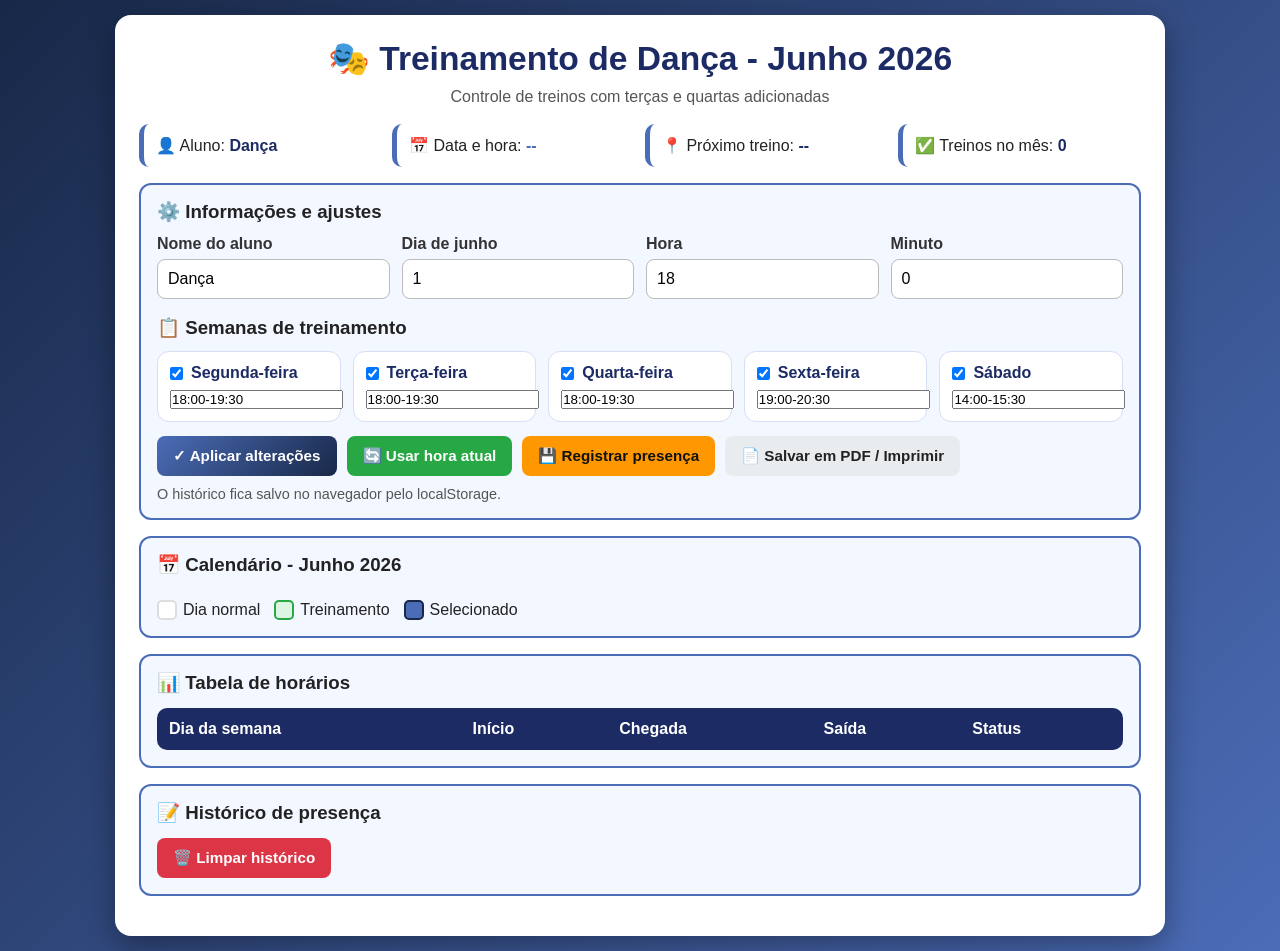
==== commit b4812014: "as" ====
--- a/index.05.html
+++ b/index.05.html
@@ -175,6 +175,7 @@
 
 document.getElementById('nomeAluno').textContent=document.getElementById('nomeInput').value;
 gerarCalendario(); atualizarTabela(); carregarHistorico(); atualizarRelogio(); setInterval(atualizarRelogio,1000);
+<
 </script>
 </body>
 </html>
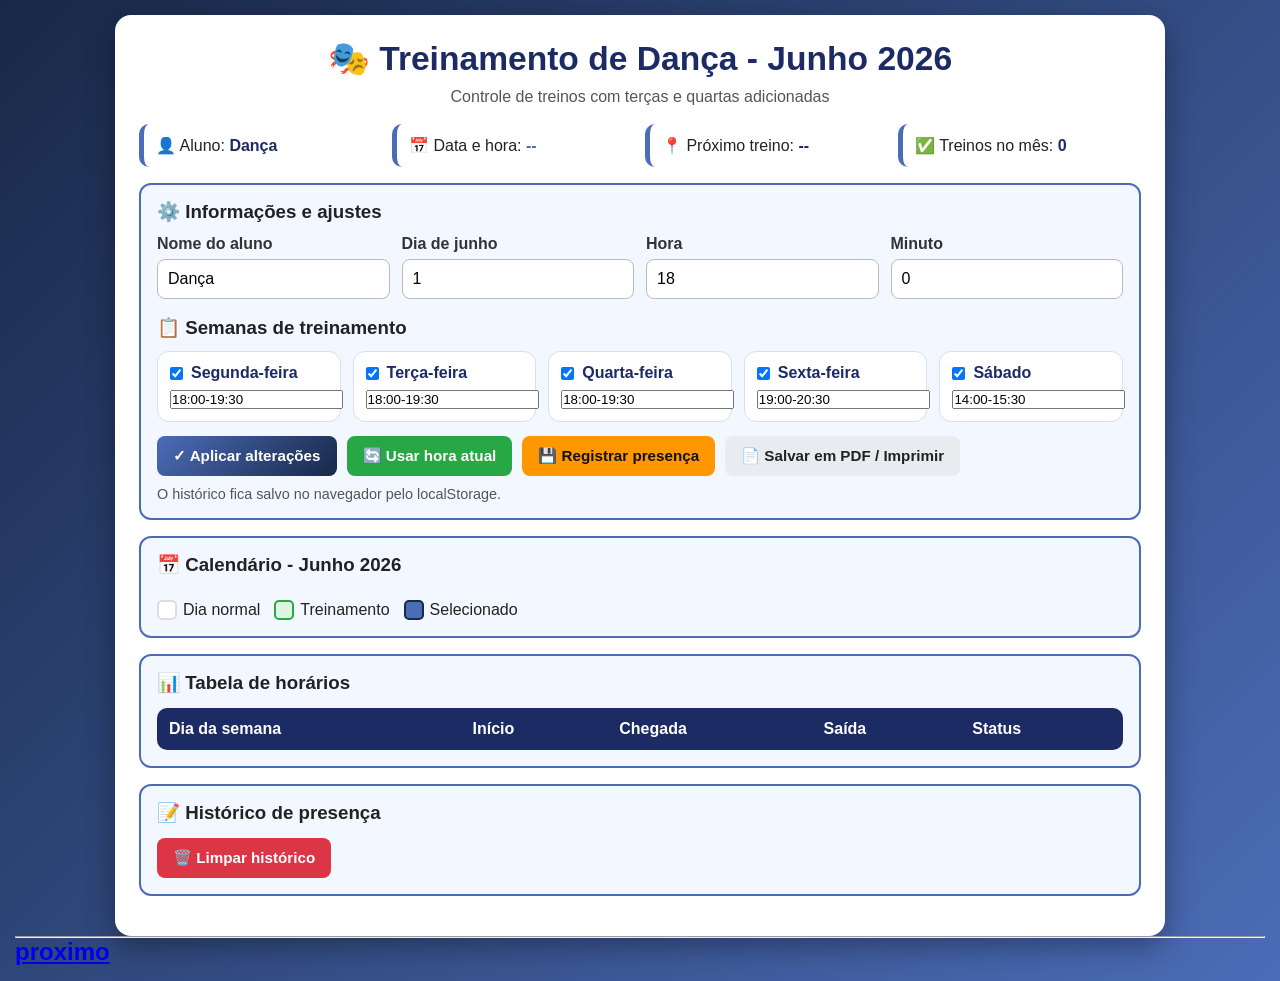
==== commit b9784cb1: "kk" ====
--- a/index.05.html
+++ b/index.05.html
@@ -175,7 +175,9 @@
 
 document.getElementById('nomeAluno').textContent=document.getElementById('nomeInput').value;
 gerarCalendario(); atualizarTabela(); carregarHistorico(); atualizarRelogio(); setInterval(atualizarRelogio,1000);
-<
+<a href="index06.html"><h2>Voltar para a página anterior</h2></a>
 </script>
+<hr>
+<a href="index06.html"><h2>proximo</h2></a>
 </body>
 </html>
